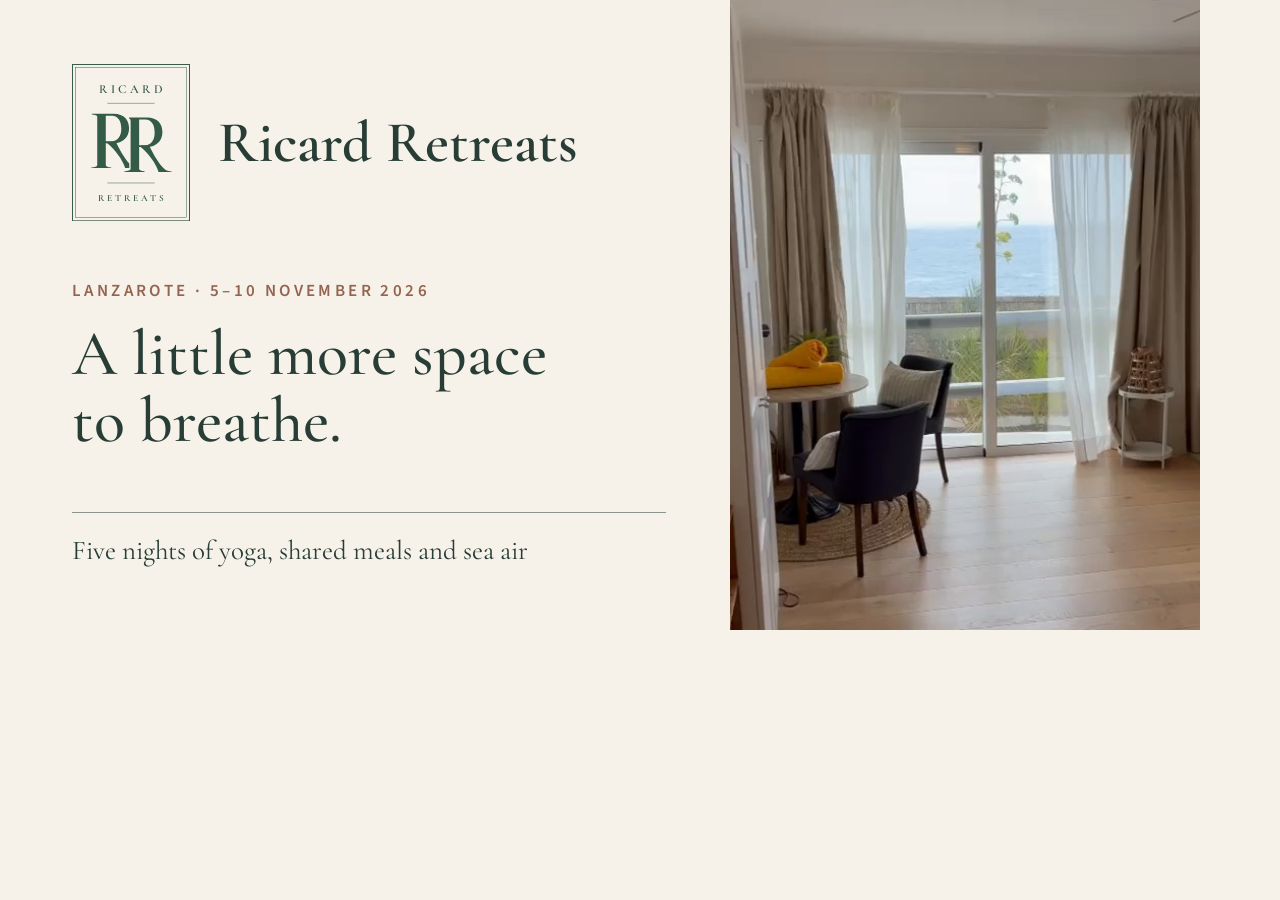
==== tools/og-cover.html @ 539e2948 "Ricard Retreats site at https://ricard-retreats.github.io/" ====
<!doctype html>
<!-- Template for assets/images/og-cover.jpg (1200x630). Render with headless Chrome, e.g.:
     google-chrome --headless=new --window-size=1200,630 --screenshot=og.png tools/og-cover.html
     then save as JPEG. Text here is not read from site-config.js: edit it if the brand changes. -->
<html><head><meta charset="utf-8">
<link rel="stylesheet" href="../css/styles.css">
<style>
  html,body{margin:0;width:1200px;height:630px;overflow:hidden;background:#f6f2e9}
  .og{display:grid;grid-template-columns:1fr 470px;height:630px}
  .l{padding:64px 64px 56px 72px;display:flex;flex-direction:column;justify-content:space-between}
  .top{display:flex;align-items:center;gap:28px}
  .badge{width:118px}
  .name{font-family:var(--serif);font-size:58px;font-weight:600;color:#273d35;line-height:1}
  .eb{font:600 17px var(--sans);letter-spacing:.2em;text-transform:uppercase;color:#956451;margin:0 0 18px}
  .h{font-family:var(--serif);font-weight:500;font-size:64px;line-height:1.04;color:#273d35;margin:0;max-width:520px}
  .f{font-family:var(--serif);font-size:27px;color:#273d35;border-top:1px solid rgba(39,61,53,.5);padding-top:16px;margin:0;font-variant-numeric:lining-nums}
  .r{height:630px;overflow:hidden}
  .r img{width:470px;height:630px;object-fit:cover;object-position:50% 40%}
</style></head><body>
<svg width="0" height="0" style="position:absolute"><symbol id="rr-pair" viewBox="-4 -4 218 158">
  <g fill="currentColor"><path fill-rule="evenodd" d="M4,0 H60 C88,0 100,17 100,38 C100,60 84,76 60,76 H40 V132 C40,136 45,138 54,138.5 V140 H2 V138.5 C11,138 18,136 18,132 V8 C18,4 12,2.5 4,2 Z M40,5 H56 C72,5 80,19 80,39 C80,59 70,71 56,71 H40 Z"/><path d="M44,72 H66 C78,98 92,121 106,133 C110,136.5 116,138.4 124,139 V140 H90 C82,116 64,93 44,76 Z"/></g>
  <g transform="translate(86,10)" style="fill:var(--rr-knock,#f6f2e9);stroke:var(--rr-knock,#f6f2e9)" stroke-width="7" stroke-linejoin="round"><path fill-rule="evenodd" d="M14,0 H60 C88,0 100,17 100,38 C100,60 84,76 60,76 H40 V132 C40,136 45,138 54,138.5 V140 H2 V138.5 C11,138 18,136 18,132 V8 C18,4 16,2.5 14,2 Z M40,5 H56 C72,5 80,19 80,39 C80,59 70,71 56,71 H40 Z"/><path d="M44,72 H66 C78,98 92,121 106,133 C110,136.5 116,138.4 124,139 V140 H90 C82,116 64,93 44,76 Z"/></g>
  <g transform="translate(86,10)" fill="currentColor"><path fill-rule="evenodd" d="M14,0 H60 C88,0 100,17 100,38 C100,60 84,76 60,76 H40 V132 C40,136 45,138 54,138.5 V140 H2 V138.5 C11,138 18,136 18,132 V8 C18,4 16,2.5 14,2 Z M40,5 H56 C72,5 80,19 80,39 C80,59 70,71 56,71 H40 Z"/><path d="M44,72 H66 C78,98 92,121 106,133 C110,136.5 116,138.4 124,139 V140 H90 C82,116 64,93 44,76 Z"/></g>
</symbol></svg>
<div class="og">
  <div class="l">
    <div class="top">
      <svg class="badge" viewBox="0 0 240 320">
        <rect x="1" y="1" width="238" height="318" fill="none" stroke="currentColor" stroke-width="2"/>
        <rect x="7.5" y="7.5" width="225" height="305" fill="none" stroke="currentColor" stroke-width="1"/>
        <text class="badge-top" x="123.5" y="60" text-anchor="middle">RICARD</text>
        <line x1="72" y1="80" x2="168" y2="80" stroke="currentColor" stroke-width="1"/>
        <use href="#rr-pair" x="34" y="98" width="172" height="124.7"/>
        <line x1="72" y1="242" x2="168" y2="242" stroke="currentColor" stroke-width="1"/>
        <text class="badge-bottom" x="123" y="278" text-anchor="middle">RETREATS</text>
      </svg>
      <div class="name">Ricard Retreats</div>
    </div>
    <div>
      <p class="eb">Lanzarote · 5–10 November 2026</p>
      <p class="h">A little more space to breathe.</p>
    </div>
    <p class="f">Five nights of yoga, shared meals and sea air</p>
  </div>
  <div class="r"><img src="../assets/images/hero-room-sea.jpg" alt=""></div>
</div>
</body></html>
---- css/styles.css ----
/* Ricard Retreats: calm, warm, editorial, mobile-first */

@font-face {
  font-family: "Cormorant Garamond";
  font-style: normal;
  font-weight: 400;
  font-display: swap;
  src: url("../assets/fonts/cormorant-garamond-latin-400-normal.woff2") format("woff2");
}
@font-face {
  font-family: "Cormorant Garamond";
  font-style: normal;
  font-weight: 500;
  font-display: swap;
  src: url("../assets/fonts/cormorant-garamond-latin-500-normal.woff2") format("woff2");
}
@font-face {
  font-family: "Cormorant Garamond";
  font-style: normal;
  font-weight: 600;
  font-display: swap;
  src: url("../assets/fonts/cormorant-garamond-latin-600-normal.woff2") format("woff2");
}
@font-face {
  font-family: "Cormorant Garamond";
  font-style: normal;
  font-weight: 700;
  font-display: swap;
  src: url("../assets/fonts/cormorant-garamond-latin-700-normal.woff2") format("woff2");
}
@font-face {
  font-family: "Source Sans 3";
  font-style: normal;
  font-weight: 400;
  font-display: swap;
  src: url("../assets/fonts/source-sans-3-latin-400-normal.woff2") format("woff2");
}
@font-face {
  font-family: "Source Sans 3";
  font-style: normal;
  font-weight: 500;
  font-display: swap;
  src: url("../assets/fonts/source-sans-3-latin-500-normal.woff2") format("woff2");
}
@font-face {
  font-family: "Source Sans 3";
  font-style: normal;
  font-weight: 600;
  font-display: swap;
  src: url("../assets/fonts/source-sans-3-latin-600-normal.woff2") format("woff2");
}
@font-face {
  font-family: "Source Sans 3";
  font-style: normal;
  font-weight: 700;
  font-display: swap;
  src: url("../assets/fonts/source-sans-3-latin-700-normal.woff2") format("woff2");
}

:root {
  --ivory: #f6f2e9;
  --sea: #345a48;
  --charcoal: #273d35;
  --sand: #e8e2d5;
  --terracotta: #956451;
  /* darker terracotta for small text: 5.4:1 on ivory, 4.7:1 on sand */
  --terracotta-text: #835846;
  --ink: #273d35;
  --muted: #4d5f57;
  --rule: rgba(39, 61, 53, 0.22);
  --rule-strong: rgba(39, 61, 53, 0.5);
  --rr-knock: var(--ivory);
  --serif: "Cormorant Garamond", "Cormorant", Garamond, "Times New Roman", serif;
  --sans: "Source Sans 3", "Source Sans Pro", system-ui, -apple-system, "Segoe UI", sans-serif;
  --radius: 3px;
  --max: 1160px;
  --gutter: clamp(1.25rem, 4vw, 2.5rem);
  --space: clamp(4.5rem, 10vw, 8rem);
}

*, *::before, *::after { box-sizing: border-box; }
html { -webkit-text-size-adjust: 100%; scroll-behavior: smooth; }
/* Keep anchored headings clear of the sticky header (4.5rem tall) plus 16px */
main [id], section[id] { scroll-margin-top: calc(4.5rem + 16px); }
@media (prefers-reduced-motion: reduce) {
  html { scroll-behavior: auto; }
  *, *::before, *::after { transition: none !important; animation: none !important; }
}
body {
  margin: 0;
  background: var(--ivory);
  color: var(--ink);
  font-family: var(--sans);
  font-size: 1.0625rem;
  line-height: 1.65;
  text-rendering: optimizeLegibility;
  -webkit-font-smoothing: antialiased;
  overflow-x: hidden;
}
img { display: block; max-width: 100%; height: auto; }
[hidden] { display: none !important; }
a { color: var(--sea); text-underline-offset: 0.2em; text-decoration-thickness: 1px; }
a:hover { color: var(--charcoal); }
:focus-visible { outline: 3px solid var(--terracotta); outline-offset: 3px; border-radius: 1px; }

h1, h2, h3, .statement, .moments-note { font-variant-numeric: lining-nums; }
h1, h2, h3 { font-family: var(--serif); font-weight: 500; color: var(--charcoal); line-height: 1.08; margin: 0; letter-spacing: -0.005em; }
h1 { font-size: clamp(2.8rem, 7vw, 5.25rem); }
h2 { font-size: clamp(2.2rem, 4.6vw, 3.5rem); }
h3 { font-size: clamp(1.55rem, 2.4vw, 1.9rem); }
p { margin: 0 0 1.1em; }

.container { width: 100%; max-width: var(--max); margin: 0 auto; padding: 0 var(--gutter); }
.visually-hidden { position: absolute !important; width: 1px; height: 1px; overflow: hidden; clip: rect(0 0 0 0); white-space: nowrap; }

.skip-link { position: absolute; left: 1rem; top: -4rem; z-index: 100; background: var(--charcoal); color: var(--ivory); padding: 0.6rem 1rem; }
.skip-link:focus { top: 1rem; }

.eyebrow {
  font-family: var(--sans);
  font-size: 0.8125rem;
  font-weight: 600;
  letter-spacing: 0.18em;
  text-transform: uppercase;
  color: var(--terracotta-text);
  margin: 0 0 1.1rem;
}
.eyebrow-light { color: #e3c6b8; }

/* Buttons */
.button {
  display: inline-flex; align-items: center; justify-content: center;
  min-height: 3rem; padding: 0.8rem 1.6rem;
  border-radius: 2px; border: 1px solid transparent;
  font-family: var(--sans); font-size: 1rem; font-weight: 600; letter-spacing: 0.02em;
  text-decoration: none; cursor: pointer;
  transition: background-color .2s ease, color .2s ease;
}
.button-primary { background: var(--sea); color: var(--ivory); }
.button-primary:hover { background: var(--charcoal); color: var(--ivory); }
.button-light { background: var(--ivory); color: var(--charcoal); }
.button-light:hover { background: #fff; color: var(--charcoal); }
.button-outline-light { background: transparent; color: var(--ivory); border-color: rgba(246, 242, 233, 0.75); }
.button-outline-light:hover { background: rgba(246, 242, 233, 0.12); color: var(--ivory); }
.text-link { font-weight: 600; color: var(--sea); }

/* Header */
.site-header {
  position: sticky; top: 0; z-index: 50;
  background: rgba(246, 242, 233, 0.96);
  border-bottom: 1px solid var(--rule);
}
@supports (backdrop-filter: blur(6px)) {
  .site-header { background: rgba(246, 242, 233, 0.88); backdrop-filter: blur(6px); }
}
.header-inner { display: flex; align-items: center; justify-content: space-between; gap: 1rem; min-height: 4.5rem; }
.brand { display: inline-flex; align-items: center; gap: 0.8rem; text-decoration: none; color: var(--sea); }
.brand-mark { height: 42px; width: auto; aspect-ratio: 218 / 158; color: var(--sea); flex: none; }
.brand-name { font-family: var(--serif); font-size: 1.5rem; font-weight: 600; letter-spacing: 0.01em; color: var(--charcoal); white-space: nowrap; }

.nav-toggle {
  display: inline-flex; align-items: center; gap: 0.55rem;
  background: none; border: 1px solid var(--rule-strong); border-radius: 2px;
  padding: 0.5rem 0.8rem; color: var(--charcoal); font: 600 0.9rem var(--sans); cursor: pointer;
}
.nav-toggle-bars, .nav-toggle-bars::before, .nav-toggle-bars::after {
  display: block; width: 18px; height: 1.5px; background: currentColor; position: relative; content: "";
}
.nav-toggle-bars::before { position: absolute; top: -5px; }
.nav-toggle-bars::after { position: absolute; top: 5px; }
.nav-toggle[aria-expanded="true"] .nav-toggle-bars { background: transparent; }
.nav-toggle[aria-expanded="true"] .nav-toggle-bars::before { top: 0; transform: rotate(45deg); }
.nav-toggle[aria-expanded="true"] .nav-toggle-bars::after { top: 0; transform: rotate(-45deg); }

.site-nav { display: none; position: absolute; left: 0; right: 0; top: 100%; background: var(--ivory); border-bottom: 1px solid var(--rule); }
.site-nav.is-open { display: block; }
.site-nav ul { list-style: none; margin: 0; padding: 0.5rem var(--gutter) 1.25rem; }
.site-nav li a { display: block; padding: 0.8rem 0; border-bottom: 1px solid var(--rule); color: var(--charcoal); text-decoration: none; font-weight: 500; }
.site-nav li:last-child a { border-bottom: 0; }
.site-nav .nav-cta { color: var(--sea); font-weight: 700; }

@media (min-width: 900px) {
  .nav-toggle { display: none; }
  .site-nav { display: block; position: static; background: none; border: 0; }
  .site-nav ul { display: flex; align-items: center; gap: 1.9rem; padding: 0; }
  .site-nav li a { padding: 0.3rem 0; border: 0; font-size: 0.95rem; }
  .site-nav li a:hover { color: var(--sea); text-decoration: underline; }
  .site-nav .nav-cta { border: 1px solid var(--sea) !important; padding: 0.5rem 1.1rem !important; border-radius: 2px; }
  .site-nav .nav-cta:hover { background: var(--sea); color: var(--ivory) !important; text-decoration: none !important; }
  .brand-mark { height: 46px; }
}

/* Hero */
.hero { padding: clamp(3rem, 7vw, 6rem) 0 clamp(3.5rem, 7vw, 6rem); }
.hero-grid { display: grid; gap: 3rem; align-items: center; }
.hero-text h1 { max-width: 14ch; margin-bottom: 1.6rem; }
.lede { font-size: clamp(1.15rem, 1.6vw, 1.3rem); line-height: 1.6; color: var(--muted); max-width: 34rem; margin-bottom: 2rem; }
.facts {
  list-style: none; margin: 0 0 2.25rem; padding: 0.95rem 0;
  display: flex; flex-wrap: wrap; gap: 0.35rem 0;
  border-top: 1px solid var(--rule-strong); border-bottom: 1px solid var(--rule);
  max-width: 34rem;
  font-family: var(--serif); font-size: 1.3rem; font-weight: 500; color: var(--charcoal);
  font-variant-numeric: lining-nums;
}
.facts li { display: inline-flex; align-items: center; }
.facts li + li::before { content: ""; width: 4px; height: 4px; border-radius: 50%; background: var(--terracotta); margin: 0 0.9rem; }
.hero-actions { display: flex; flex-wrap: wrap; align-items: center; gap: 1.25rem 1.75rem; }
.hero-figure { margin: 0; justify-self: center; width: 100%; max-width: 440px; }
.hero-figure img { width: 100%; aspect-ratio: 464 / 620; object-fit: cover; border-radius: var(--radius); }
figcaption { font-size: 0.875rem; color: var(--muted); margin-top: 0.7rem; padding-left: 0.85rem; border-left: 1px solid var(--terracotta); line-height: 1.4; }
@media (min-width: 900px) {
  .hero-grid { grid-template-columns: minmax(0, 1.25fr) minmax(0, 0.9fr); gap: clamp(3rem, 6vw, 6rem); }
  .hero-figure { justify-self: end; }
}

/* Welcome */
.welcome { border-top: 1px solid var(--rule); border-bottom: 1px solid var(--rule); padding: clamp(3.5rem, 7vw, 5.5rem) 0; }
.welcome-grid { display: grid; gap: 2.5rem; align-items: center; justify-items: center; text-align: center; }
.badge-wrap { display: flex; flex-direction: column; align-items: center; }
.badge { width: 150px; height: auto; color: var(--sea); }
.badge text { font-family: var(--serif); fill: currentColor; font-weight: 600; }
.badge-top { font-size: 25px; letter-spacing: 7px; }
.badge-bottom { font-size: 19px; letter-spacing: 6px; }
.playful { margin: 1rem 0 0; font-family: var(--serif); font-style: italic; font-size: 1.05rem; color: var(--terracotta-text); }
.welcome-text { font-family: var(--serif); font-size: clamp(1.5rem, 2.6vw, 2.05rem); line-height: 1.35; color: var(--charcoal); max-width: 32ch; margin: 0; }
@media (min-width: 760px) {
  .welcome-grid { grid-template-columns: auto minmax(0, 1fr); gap: clamp(3rem, 7vw, 6rem); justify-items: start; text-align: left; }
}

/* Sections */
.section { padding: var(--space) 0; }
.section-sand { background: var(--sand); }
.section-sand { --rr-knock: var(--sand); }
.section-head { margin-bottom: clamp(2.5rem, 5vw, 4rem); max-width: 40rem; }

/* Experience: three moments */
.moments { list-style: none; margin: 0; padding: 0; display: grid; border-top: 1px solid var(--rule-strong); }
.moment { padding: 2rem 0 2.25rem; border-bottom: 1px solid var(--rule); }
.moment h3 { margin-bottom: 0.9rem; }
.moment p:last-child { margin: 0; max-width: 36ch; color: var(--muted); }
.moment-time { font-size: 0.8125rem; font-weight: 600; letter-spacing: 0.16em; text-transform: uppercase; color: var(--terracotta-text); margin-bottom: 0.9rem; }
.moments-note { margin: 2.25rem 0 0; max-width: 46rem; font-family: var(--serif); font-size: 1.35rem; line-height: 1.45; color: var(--charcoal); }
@media (min-width: 900px) {
  .moments { grid-template-columns: repeat(3, 1fr); border-bottom: 1px solid var(--rule); }
  .moment { padding: 2.5rem 2.5rem 2.75rem; border-bottom: 0; }
  .moment:first-child { padding-left: 0; }
  .moment:last-child { padding-right: 0; }
  .moment + .moment { border-left: 1px solid var(--rule); }
}

/* Host */
.host-grid { display: grid; gap: 2rem 4rem; }
.host-title { font-family: var(--serif); font-style: italic; font-size: 1.4rem; color: var(--sea); margin: 0.75rem 0 0; }
.host-body { max-width: 36rem; }
.host-body > p:not(.statement):not(.credentials) { color: var(--ink); }
.statement { font-family: var(--serif); font-size: clamp(1.7rem, 3vw, 2.35rem); line-height: 1.2; color: var(--charcoal); padding-bottom: 1.4rem; margin-bottom: 1.6rem; border-bottom: 1px solid var(--rule-strong); }
.credentials { font-size: 0.9rem; letter-spacing: 0.04em; color: var(--muted); padding-top: 1rem; border-top: 1px solid var(--rule); }
.host-photo, .chef-photo { margin: 2rem 0 0; max-width: 360px; }
.host-photo img, .chef-photo img { border-radius: var(--radius); }
@media (min-width: 900px) {
  .host-grid { grid-template-columns: minmax(0, 0.8fr) minmax(0, 1.2fr); }
}

/* Villa */
.villa-intro { margin-bottom: clamp(2.5rem, 5vw, 3.5rem); }
.villa-text { max-width: 40rem; }
.villa-text h2 { margin-bottom: 1.5rem; }
.villa-lede { font-family: var(--serif); font-size: 1.45rem; line-height: 1.4; color: var(--charcoal); }
/* Aligned gallery: equal columns, equal gaps, one aspect ratio, captions in the same place.
   Capped at 960px so the 464px-wide source frames are never shown much larger than native. */
.gallery { display: grid; grid-template-columns: 1fr; gap: 2rem 1.5rem; max-width: 960px; }
.gallery figure { margin: 0; }
.gallery img { width: 100%; aspect-ratio: 4 / 3; object-fit: cover; object-position: 50% 50%; border-radius: var(--radius); }
@media (min-width: 640px) {
  .gallery { grid-template-columns: repeat(2, minmax(0, 1fr)); gap: 2.25rem 1.75rem; }
}

/* Food */
.food-grid { display: grid; gap: 1.5rem 4rem; }
.food-body { max-width: 36rem; }
@media (min-width: 900px) { .food-grid { grid-template-columns: minmax(0, 0.8fr) minmax(0, 1.2fr); } }

/* Details */
.essentials { margin: 0 0 clamp(3.5rem, 7vw, 5rem); border-top: 1px solid var(--rule-strong); }
.essentials > div { display: grid; gap: 0.25rem 2rem; padding: 1.15rem 0; border-bottom: 1px solid var(--rule); }
.essentials dt { font-size: 0.8125rem; font-weight: 600; letter-spacing: 0.14em; text-transform: uppercase; color: var(--terracotta-text); padding-top: 0.2rem; }
.essentials dd { margin: 0; max-width: 38rem; font-size: 1.0625rem; }
@media (min-width: 760px) { .essentials > div { grid-template-columns: 15rem minmax(0, 1fr); } }

.faq { max-width: 48rem; }
.faq-title { margin-bottom: 1.25rem; }
.faq details { border-bottom: 1px solid var(--rule); }
.faq details:first-of-type { border-top: 1px solid var(--rule-strong); }
.faq summary {
  list-style: none; cursor: pointer; padding: 1.1rem 2.5rem 1.1rem 0; position: relative;
  font-family: var(--serif); font-size: 1.35rem; font-weight: 500; color: var(--charcoal);
}
.faq summary::-webkit-details-marker { display: none; }
.faq summary::after { content: "+"; position: absolute; right: 0.25rem; top: 50%; transform: translateY(-52%); font-family: var(--sans); font-size: 1.5rem; font-weight: 300; color: var(--terracotta); }
.faq details[open] summary::after { content: "–"; }
.faq details p { margin: 0 0 1.3rem; max-width: 40rem; color: var(--muted); }

/* Contact */
.section-dark { background: var(--sea); color: var(--ivory); --rr-knock: var(--sea); }
.section-dark h2 { color: var(--ivory); }
.section-dark a:not(.button) { color: var(--ivory); }
.contact-inner { max-width: 46rem; text-align: center; }
.contact-inner h2 { margin-bottom: 1.4rem; }
.contact-intro { font-family: var(--serif); font-size: clamp(1.4rem, 2.4vw, 1.75rem); line-height: 1.4; color: #f1ece1; margin: 0 auto 2.25rem; max-width: 32ch; }
.contact-actions { margin: 0; display: flex; flex-wrap: wrap; justify-content: center; gap: 0.9rem 1rem; }
.contact-email { margin: 1.25rem 0 0; color: #f1ece1; font-size: 1rem; }
.contact-email a { font-weight: 600; overflow-wrap: anywhere; }
.interest-form { margin: 3rem auto 0; max-width: 32rem; text-align: left; display: grid; gap: 1.1rem; }
.field label { display: block; font-weight: 600; margin-bottom: 0.35rem; }
.optional { font-weight: 400; opacity: 0.85; }
.field input[type="text"], .field input[type="email"], .field textarea {
  width: 100%; padding: 0.75rem 0.85rem; border-radius: 2px; border: 1px solid rgba(246, 242, 233, 0.6);
  background: rgba(246, 242, 233, 0.08); color: var(--ivory); font: inherit;
}
.field-check { display: flex; gap: 0.6rem; align-items: flex-start; }
.field-check label { font-weight: 400; margin: 0; }
.field-check input { margin-top: 0.35rem; width: 1.1rem; height: 1.1rem; }
.section-dark :focus-visible { outline-color: #e3c6b8; }
.form-status { min-height: 1.5rem; margin: 0; }
.form-status.success { color: #dfeee5; }
.form-status.error { color: #f3d3c6; }

/* Next retreat section: sand with a finely ruled frame, clearly separate from the green contact block */
.next-retreat { background: var(--sand); --rr-knock: var(--sand); }
.next-frame {
  max-width: 52rem; margin: 0 auto; text-align: center;
  padding: clamp(2.5rem, 6vw, 4.5rem) clamp(1.25rem, 5vw, 4rem);
  border: 1px solid var(--rule-strong); outline: 1px solid var(--rule); outline-offset: -8px;
}
.next-frame h2 { margin-bottom: 1.4rem; text-wrap: balance; }
.next-lead { font-family: var(--serif); font-style: italic; font-size: clamp(1.35rem, 2.4vw, 1.7rem); line-height: 1.4; color: var(--sea); margin: 0 auto 1.1rem; max-width: 34ch; }
.next-body { margin: 0 auto 2rem; max-width: 36rem; color: var(--ink); }
.next-actions { margin: 0; }

/* Footer */
.site-footer { padding: 3.5rem 0 3rem; }
.footer-inner { display: flex; flex-direction: column; align-items: center; gap: 1.5rem; text-align: center; }
.badge-small { width: 92px; }
.footer-text p { margin: 0 0 0.35rem; color: var(--muted); font-size: 0.95rem; }
.footer-text .footer-brand { font-family: var(--serif); font-size: 1.5rem; font-weight: 600; color: var(--charcoal); margin-bottom: 0.5rem; }
.footer-text a { color: var(--sea); }
.footer-small { font-size: 0.85rem !important; margin-top: 0.9rem !important; }
@media (min-width: 760px) {
  .footer-inner { flex-direction: row; justify-content: center; text-align: left; gap: 2.5rem; }
}

@media (max-width: 480px) {
  .brand-name { font-size: 1.3rem; }
  .brand-mark { height: 40px; }
  .facts { display: grid; grid-template-columns: 1.15fr 1fr 1fr; font-size: 1.1rem; line-height: 1.25; }
  .facts li { padding: 0 0.75rem; }
  .facts li:first-child { padding-left: 0; }
  .facts li + li { border-left: 1px solid var(--rule); }
  .facts li + li::before { display: none; }
}
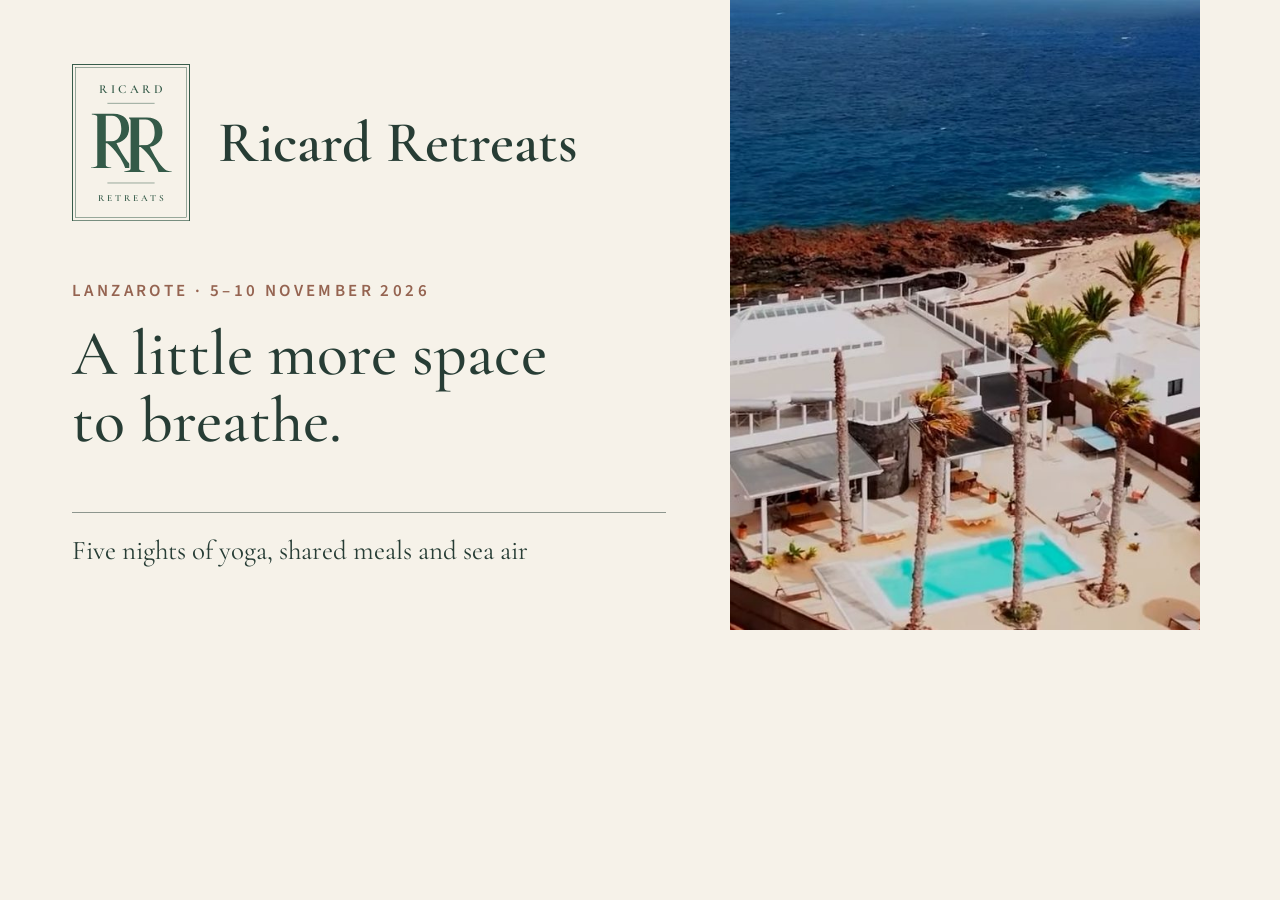
==== commit 0d9b80d0: "Villa imagery: sharp native-resolution stills from Ricard's villa reel (hero, 6-photo 3x2 gallery), " ====
--- a/tools/og-cover.html
+++ b/tools/og-cover.html
@@ -15,7 +15,7 @@
   .h{font-family:var(--serif);font-weight:500;font-size:64px;line-height:1.04;color:#273d35;margin:0;max-width:520px}
   .f{font-family:var(--serif);font-size:27px;color:#273d35;border-top:1px solid rgba(39,61,53,.5);padding-top:16px;margin:0;font-variant-numeric:lining-nums}
   .r{height:630px;overflow:hidden}
-  .r img{width:470px;height:630px;object-fit:cover;object-position:50% 40%}
+  .r img{width:470px;height:630px;object-fit:cover;object-position:50% 45%}
 </style></head><body>
 <svg width="0" height="0" style="position:absolute"><symbol id="rr-pair" viewBox="-4 -4 218 158">
   <g fill="currentColor"><path fill-rule="evenodd" d="M4,0 H60 C88,0 100,17 100,38 C100,60 84,76 60,76 H40 V132 C40,136 45,138 54,138.5 V140 H2 V138.5 C11,138 18,136 18,132 V8 C18,4 12,2.5 4,2 Z M40,5 H56 C72,5 80,19 80,39 C80,59 70,71 56,71 H40 Z"/><path d="M44,72 H66 C78,98 92,121 106,133 C110,136.5 116,138.4 124,139 V140 H90 C82,116 64,93 44,76 Z"/></g>
@@ -42,6 +42,6 @@
     </div>
     <p class="f">Five nights of yoga, shared meals and sea air</p>
   </div>
-  <div class="r"><img src="../assets/images/hero-room-sea.jpg" alt=""></div>
+  <div class="r"><img src="../assets/images/hero-aerial-sea.jpg" alt=""></div>
 </div>
 </body></html>
--- a/css/styles.css
+++ b/css/styles.css
@@ -82,6 +82,7 @@
 html { -webkit-text-size-adjust: 100%; scroll-behavior: smooth; }
 /* Keep anchored headings clear of the sticky header (4.5rem tall) plus 16px */
 main [id], section[id] { scroll-margin-top: calc(4.5rem + 16px); }
+.anchor-alias { position: absolute; }
 @media (prefers-reduced-motion: reduce) {
   html { scroll-behavior: auto; }
   *, *::before, *::after { transition: none !important; animation: none !important; }
@@ -172,21 +173,44 @@
 .nav-toggle[aria-expanded="true"] .nav-toggle-bars::before { top: 0; transform: rotate(45deg); }
 .nav-toggle[aria-expanded="true"] .nav-toggle-bars::after { top: 0; transform: rotate(-45deg); }
 
-.site-nav { display: none; position: absolute; left: 0; right: 0; top: 100%; background: var(--ivory); border-bottom: 1px solid var(--rule); }
+.site-nav { display: none; position: absolute; left: 0; right: 0; top: 100%; background: var(--ivory); border-bottom: 1px solid var(--rule); max-height: calc(100vh - 4.5rem); max-height: calc(100dvh - 4.5rem); overflow-y: auto; overscroll-behavior: contain; }
 .site-nav.is-open { display: block; }
-.site-nav ul { list-style: none; margin: 0; padding: 0.5rem var(--gutter) 1.25rem; }
-.site-nav li a { display: block; padding: 0.8rem 0; border-bottom: 1px solid var(--rule); color: var(--charcoal); text-decoration: none; font-weight: 500; }
-.site-nav li:last-child a { border-bottom: 0; }
+.site-nav ul { list-style: none; margin: 0; padding: 0; }
+.nav-list { padding: 0.5rem var(--gutter) 1.25rem !important; }
+.nav-item > a, .nav-sub-toggle {
+  display: flex; align-items: center; justify-content: space-between; width: 100%;
+  padding: 0.85rem 0; border: 0; border-bottom: 1px solid var(--rule); background: none;
+  color: var(--charcoal); text-decoration: none; font: 500 1.0625rem var(--sans); text-align: left; cursor: pointer;
+}
+.nav-item:last-child > a { border-bottom: 0; }
 .site-nav .nav-cta { color: var(--sea); font-weight: 700; }
+.nav-chev { width: 0.5rem; height: 0.5rem; border-right: 1.5px solid currentColor; border-bottom: 1.5px solid currentColor; transform: rotate(45deg) translateY(-2px); margin: 0 0.35rem 0 0.6rem; transition: transform .2s ease; flex: none; }
+.nav-sub-toggle[aria-expanded="true"] .nav-chev { transform: rotate(-135deg) translateY(-1px); }
+.nav-sub { padding: 0.6rem 0 0.9rem; border-bottom: 1px solid var(--rule); }
+.nav-sub-label { margin: 0 0 0.3rem; font-size: 0.75rem; font-weight: 600; letter-spacing: 0.16em; text-transform: uppercase; color: var(--terracotta-text); }
+.nav-sub-list a { display: block; padding: 0.5rem 0; color: var(--charcoal); text-decoration: none; font-weight: 500; }
+.nav-sub-parent { font-family: var(--serif); font-size: 1.2rem; font-weight: 600 !important; color: var(--sea) !important; }
+.nav-sub-child { margin-left: 0.35rem; padding-left: 0.9rem; border-left: 1px solid var(--rule-strong); }
+.nav-sub-child a { padding: 0.4rem 0; font-size: 0.98rem; }
+.nav-sub-sep { margin-top: 0.7rem !important; padding-top: 0.6rem !important; border-top: 1px solid var(--rule); }
+.site-nav a:hover, .nav-sub-toggle:hover { color: var(--sea); }
 
 @media (min-width: 900px) {
   .nav-toggle { display: none; }
-  .site-nav { display: block; position: static; background: none; border: 0; }
-  .site-nav ul { display: flex; align-items: center; gap: 1.9rem; padding: 0; }
-  .site-nav li a { padding: 0.3rem 0; border: 0; font-size: 0.95rem; }
-  .site-nav li a:hover { color: var(--sea); text-decoration: underline; }
+  .site-nav { display: block; position: static; background: none; border: 0; max-height: none; overflow: visible; }
+  .nav-list { display: flex; align-items: center; gap: clamp(1.1rem, 2vw, 1.9rem); padding: 0 !important; }
+  .nav-item { position: relative; }
+  .nav-item > a, .nav-sub-toggle { width: auto; padding: 0.3rem 0; border: 0; font-size: 0.95rem; white-space: nowrap; }
+  .nav-item > a:hover { text-decoration: underline; }
   .site-nav .nav-cta { border: 1px solid var(--sea) !important; padding: 0.5rem 1.1rem !important; border-radius: 2px; }
   .site-nav .nav-cta:hover { background: var(--sea); color: var(--ivory) !important; text-decoration: none !important; }
+  .nav-sub {
+    position: absolute; top: calc(100% + 0.9rem); left: -1.25rem; z-index: 60; width: 17.5rem;
+    padding: 1.1rem 1.25rem 1rem; background: var(--ivory); border: 1px solid var(--rule-strong); border-radius: var(--radius);
+    box-shadow: 0 12px 30px rgba(39, 61, 53, 0.12);
+  }
+  .nav-sub-list a { white-space: nowrap; }
+  .nav-sub-list a:hover { text-decoration: underline; }
   .brand-mark { height: 46px; }
 }
 
@@ -207,7 +231,7 @@
 .facts li + li::before { content: ""; width: 4px; height: 4px; border-radius: 50%; background: var(--terracotta); margin: 0 0.9rem; }
 .hero-actions { display: flex; flex-wrap: wrap; align-items: center; gap: 1.25rem 1.75rem; }
 .hero-figure { margin: 0; justify-self: center; width: 100%; max-width: 440px; }
-.hero-figure img { width: 100%; aspect-ratio: 464 / 620; object-fit: cover; border-radius: var(--radius); }
+.hero-figure img { width: 100%; aspect-ratio: 570 / 762; object-fit: cover; border-radius: var(--radius); }
 figcaption { font-size: 0.875rem; color: var(--muted); margin-top: 0.7rem; padding-left: 0.85rem; border-left: 1px solid var(--terracotta); line-height: 1.4; }
 @media (min-width: 900px) {
   .hero-grid { grid-template-columns: minmax(0, 1.25fr) minmax(0, 0.9fr); gap: clamp(3rem, 6vw, 6rem); }
@@ -263,18 +287,72 @@
 }
 
 /* Villa */
-.villa-intro { margin-bottom: clamp(2.5rem, 5vw, 3.5rem); }
+.villa-intro { margin-bottom: clamp(2.5rem, 5vw, 3.5rem); display: grid; gap: 2.5rem; align-items: center; }
+.video-label { font-family: var(--serif); font-size: 1.3rem; line-height: 1.4; color: var(--charcoal); margin: 1.6rem 0 1.1rem; padding-top: 1.3rem; border-top: 1px solid var(--rule); }
+.video-link-wrap { margin: 0; }
+.villa-video { margin: 0; width: 100%; max-width: 360px; justify-self: center; }
+.villa-video video { display: block; width: 100%; height: auto; aspect-ratio: 608 / 1080; background: var(--charcoal); border-radius: var(--radius); }
+@media (min-width: 900px) {
+  .villa-intro { grid-template-columns: minmax(0, 1fr) minmax(0, 360px); gap: clamp(3rem, 6vw, 5.5rem); }
+  .villa-video { justify-self: end; }
+}
 .villa-text { max-width: 40rem; }
 .villa-text h2 { margin-bottom: 1.5rem; }
 .villa-lede { font-family: var(--serif); font-size: 1.45rem; line-height: 1.4; color: var(--charcoal); }
 /* Aligned gallery: equal columns, equal gaps, one aspect ratio, captions in the same place.
-   Capped at 960px so the 464px-wide source frames are never shown much larger than native. */
-.gallery { display: grid; grid-template-columns: 1fr; gap: 2rem 1.5rem; max-width: 960px; }
+   3 columns on desktop (each image under its 608px native width), 2 on tablet, 1 on mobile. */
+.gallery { display: grid; grid-template-columns: 1fr; gap: 2rem 1.5rem; }
 .gallery figure { margin: 0; }
-.gallery img { width: 100%; aspect-ratio: 4 / 3; object-fit: cover; object-position: 50% 50%; border-radius: var(--radius); }
+.gallery img { width: 100%; aspect-ratio: 4 / 5; object-fit: cover; object-position: 50% 50%; border-radius: var(--radius); }
 @media (min-width: 640px) {
   .gallery { grid-template-columns: repeat(2, minmax(0, 1fr)); gap: 2.25rem 1.75rem; }
 }
+@media (min-width: 900px) {
+  .gallery { grid-template-columns: repeat(3, minmax(0, 1fr)); }
+}
+
+/* London yoga: compact image + text */
+.london-grid { display: grid; gap: 2.25rem; align-items: center; }
+.london-figure { margin: 0; width: 100%; max-width: 380px; order: 2; }
+.london-text { order: 1; }
+.london-figure img { width: 100%; aspect-ratio: 4 / 5; object-fit: cover; border-radius: var(--radius); }
+.london-text { max-width: 36rem; }
+.london-text h2 { margin-bottom: 1.4rem; }
+.london-body { color: var(--ink); }
+.london-facts { font-family: var(--serif); font-size: 1.3rem; font-weight: 500; color: var(--charcoal); font-variant-numeric: lining-nums; padding: 0.8rem 0; border-top: 1px solid var(--rule-strong); border-bottom: 1px solid var(--rule); margin: 1.5rem 0 1.25rem; }
+.next-class { text-wrap: balance; display: inline-block; margin: 0 0 1.25rem; padding: 0.55rem 0.95rem; border: 1px solid var(--sea); border-left-width: 4px; border-radius: 2px; background: rgba(52, 90, 72, 0.06); color: var(--charcoal); font-weight: 600; font-variant-numeric: lining-nums; }
+.london-venue { text-wrap: balance; color: var(--muted); margin-bottom: 1.75rem; }
+.venue-link { font-size: 0.95rem; }
+.service-actions { margin: 0; display: flex; flex-wrap: wrap; gap: 0.9rem 1rem; }
+.button-outline { background: transparent; color: var(--sea); border-color: var(--sea); }
+.button-outline:hover { background: var(--sea); color: var(--ivory); }
+@media (min-width: 900px) {
+  .london-grid { grid-template-columns: minmax(0, 380px) minmax(0, 1fr); gap: clamp(3rem, 6vw, 5.5rem); }
+  .london-figure { order: 0; }
+  .london-text { order: 0; }
+}
+
+/* Personal training: text-led */
+.pt-grid { display: grid; gap: 1.5rem 4rem; }
+.pt-body { max-width: 36rem; }
+.pt-text { font-family: var(--serif); font-variant-numeric: lining-nums; font-size: clamp(1.3rem, 2vw, 1.5rem); line-height: 1.45; color: var(--charcoal); padding-top: 1.4rem; border-top: 1px solid var(--rule-strong); margin-bottom: 1.75rem; }
+.pt-testimonials { margin-top: clamp(2.5rem, 5vw, 3.5rem); padding-top: 1.75rem; border-top: 1px solid var(--rule); }
+.pt-reviews-label { font-family: var(--serif); font-style: italic; font-size: 1.25rem; color: var(--sea); margin: 0 0 1.25rem; }
+.review-grid { display: grid; gap: 1.25rem; }
+.review { margin: 0; display: flex; flex-direction: column; padding: 1.5rem 1.5rem 1.35rem; background: var(--ivory); border: 1px solid var(--rule); border-radius: var(--radius); }
+.review blockquote { margin: 0 0 1.25rem; flex: 1; }
+.review blockquote p { margin: 0; font-family: var(--serif); font-size: 1.3rem; line-height: 1.4; color: var(--charcoal); }
+.review blockquote p::before { content: "\2018"; }
+.review blockquote p::after { content: "\2019"; }
+.review figcaption { margin: 0; padding: 0.9rem 0 0; border-left: 0; border-top: 1px solid var(--rule); display: flex; flex-direction: column; gap: 0.15rem; }
+.review-name { font-weight: 600; color: var(--charcoal); font-size: 1rem; }
+.review-source { font-size: 0.85rem; color: var(--muted); }
+.review-link { font-size: 0.85rem; margin-top: 0.35rem; align-self: flex-start; }
+@media (min-width: 900px) {
+  .pt-testimonials { grid-column: 1 / -1; }
+  .review-grid { grid-template-columns: repeat(3, minmax(0, 1fr)); gap: 1.5rem; }
+}
+@media (min-width: 900px) { .pt-grid { grid-template-columns: minmax(0, 0.8fr) minmax(0, 1.2fr); } }
 
 /* Food */
 .food-grid { display: grid; gap: 1.5rem 4rem; }
